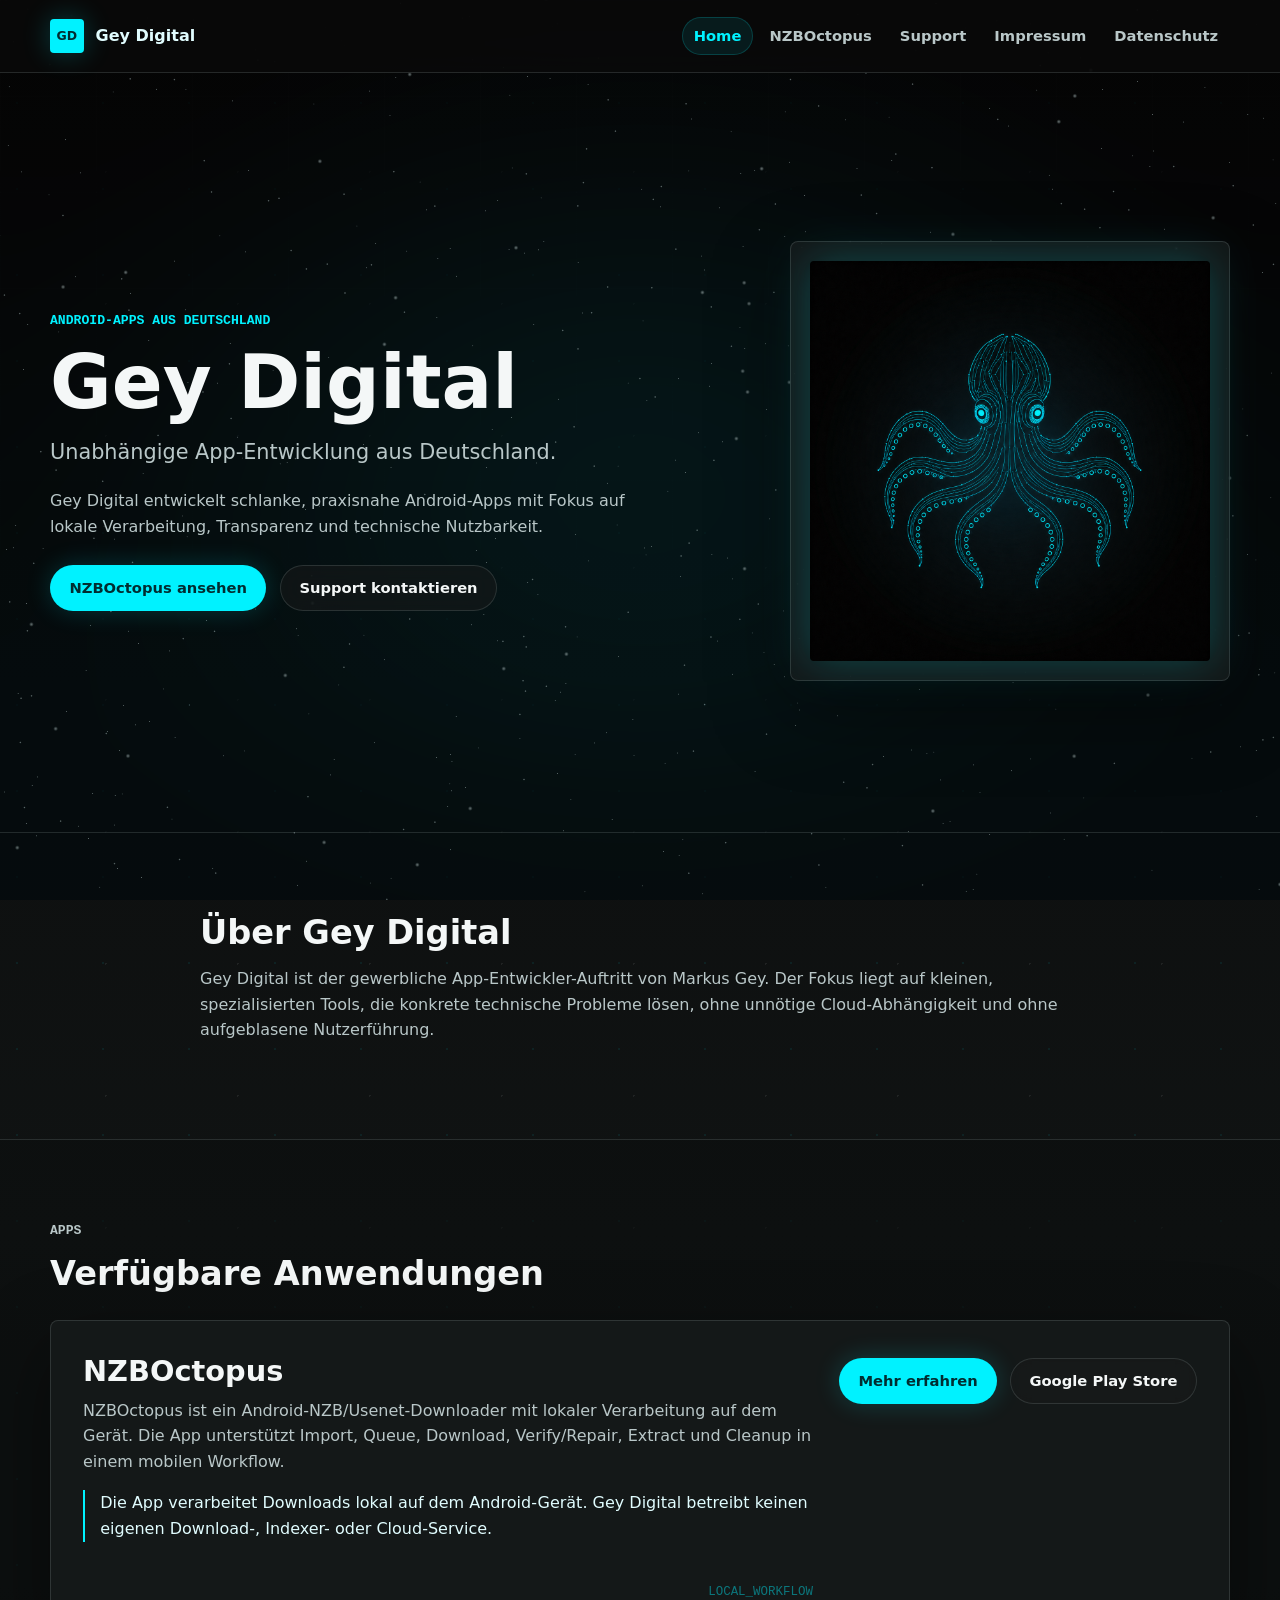
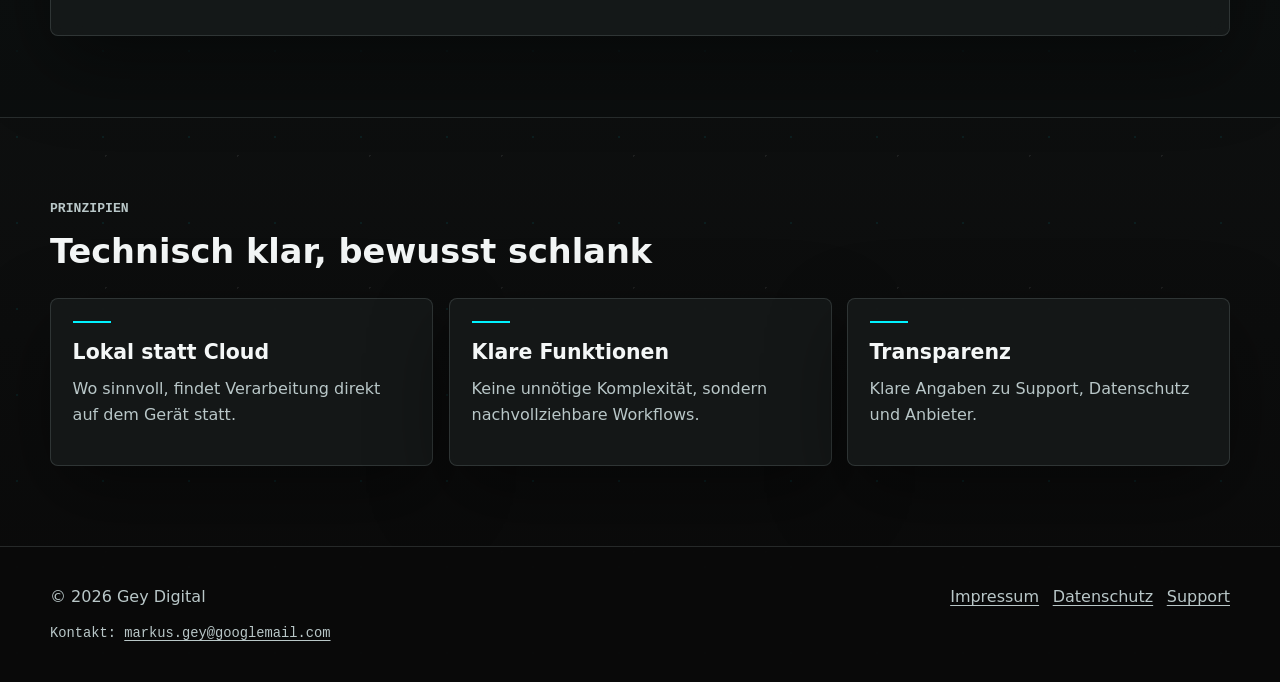
==== index.html @ a49a17a6 "Initial Gey Digital landing page" ====
<!doctype html>
<html lang="de">
  <head>
    <meta charset="utf-8">
    <meta name="viewport" content="width=device-width, initial-scale=1">
    <title>Gey Digital - App-Entwicklung aus Deutschland</title>
    <meta name="description" content="Gey Digital entwickelt schlanke Android-Apps mit Fokus auf lokale Verarbeitung, Transparenz und technische Nutzbarkeit.">
    <meta property="og:title" content="Gey Digital - App-Entwicklung aus Deutschland">
    <meta property="og:description" content="Gey Digital entwickelt schlanke Android-Apps mit Fokus auf lokale Verarbeitung, Transparenz und technische Nutzbarkeit.">
    <meta property="og:type" content="website">
    <meta property="og:url" content="https://geydigital.de/">
    <meta property="og:site_name" content="Gey Digital">
    <link rel="canonical" href="https://geydigital.de/">
    <link rel="stylesheet" href="assets/styles.css?v=octopus-8arms-1">
    <script src="assets/app.js?v=octopus-8arms-1" defer></script>
  </head>
  <body>
    <header class="site-header">
      <div class="shell header-inner">
        <a class="brand" href="./" aria-label="Gey Digital Startseite">
          <span class="brand-mark" aria-hidden="true">GD</span>
          <span>Gey Digital</span>
        </a>
        <button class="nav-toggle" type="button" aria-expanded="false" aria-controls="site-nav">
          <span class="nav-toggle-line"></span>
          <span class="sr-only">Navigation öffnen</span>
        </button>
        <nav class="site-nav" id="site-nav" aria-label="Hauptnavigation">
          <a href="./" aria-current="page">Home</a>
          <a href="nzboctopus/">NZBOctopus</a>
          <a href="support/">Support</a>
          <a href="impressum/">Impressum</a>
          <a href="datenschutz/">Datenschutz</a>
        </nav>
      </div>
    </header>

    <main>
      <section class="hero">
        <div class="shell hero-grid">
          <div class="hero-copy">
            <p class="eyebrow">Android-Apps aus Deutschland</p>
            <h1>Gey Digital</h1>
            <p class="lead">Unabhängige App-Entwicklung aus Deutschland.</p>
            <p>Gey Digital entwickelt schlanke, praxisnahe Android-Apps mit Fokus auf lokale Verarbeitung, Transparenz und technische Nutzbarkeit.</p>
            <div class="button-row">
              <a class="button primary" href="nzboctopus/">NZBOctopus ansehen</a>
              <a class="button secondary" href="support/">Support kontaktieren</a>
            </div>
          </div>
          <div class="hero-visual" aria-hidden="true">
            <img class="stitch-octopus-image" src="assets/stitch-octopus-8arms.png" alt="">
          </div>
        </div>
      </section>

      <section class="section">
        <div class="shell content-narrow">
          <h2>Über Gey Digital</h2>
          <p>Gey Digital ist der gewerbliche App-Entwickler-Auftritt von Markus Gey. Der Fokus liegt auf kleinen, spezialisierten Tools, die konkrete technische Probleme lösen, ohne unnötige Cloud-Abhängigkeit und ohne aufgeblasene Nutzerführung.</p>
        </div>
      </section>

      <section class="section section-muted">
        <div class="shell">
          <div class="section-heading">
            <p class="eyebrow">Apps</p>
            <h2>Verfügbare Anwendungen</h2>
          </div>
          <article class="app-card">
            <div>
              <h3>NZBOctopus</h3>
              <p>NZBOctopus ist ein Android-NZB/Usenet-Downloader mit lokaler Verarbeitung auf dem Gerät. Die App unterstützt Import, Queue, Download, Verify/Repair, Extract und Cleanup in einem mobilen Workflow.</p>
              <p class="note">Die App verarbeitet Downloads lokal auf dem Android-Gerät. Gey Digital betreibt keinen eigenen Download-, Indexer- oder Cloud-Service.</p>
            </div>
            <div class="button-row compact">
              <a class="button primary" href="nzboctopus/">Mehr erfahren</a>
              <a class="button secondary" href="https://play.google.com/store/apps/details?id=com.markusgey.nzboctopus&amp;utm_source=emea_Med">Google Play Store</a>
            </div>
          </article>
        </div>
      </section>

      <section class="section">
        <div class="shell">
          <div class="section-heading">
            <p class="eyebrow">Prinzipien</p>
            <h2>Technisch klar, bewusst schlank</h2>
          </div>
          <div class="principle-grid">
            <article class="principle-card">
              <h3>Lokal statt Cloud</h3>
              <p>Wo sinnvoll, findet Verarbeitung direkt auf dem Gerät statt.</p>
            </article>
            <article class="principle-card">
              <h3>Klare Funktionen</h3>
              <p>Keine unnötige Komplexität, sondern nachvollziehbare Workflows.</p>
            </article>
            <article class="principle-card">
              <h3>Transparenz</h3>
              <p>Klare Angaben zu Support, Datenschutz und Anbieter.</p>
            </article>
          </div>
        </div>
      </section>
    </main>

    <footer class="site-footer">
      <div class="shell footer-inner">
        <p>© 2026 Gey Digital</p>
        <nav aria-label="Footernavigation">
          <a href="impressum/">Impressum</a>
          <a href="datenschutz/">Datenschutz</a>
          <a href="support/">Support</a>
        </nav>
        <p class="footer-contact">Kontakt: <a href="mailto:markus.gey@googlemail.com">markus.gey@googlemail.com</a></p>
      </div>
    </footer>
  </body>
</html>
---- assets/styles.css ----
:root {
  --bg: #0a0a0a;
  --bg-2: #101313;
  --surface: rgba(24, 27, 27, 0.78);
  --surface-solid: #171a1a;
  --surface-soft: #202425;
  --surface-high: #282d2e;
  --text: #f4f7f7;
  --muted: #b9c7c8;
  --subtle: #7f9092;
  --line: rgba(185, 202, 203, 0.16);
  --line-strong: rgba(0, 242, 255, 0.34);
  --primary: #e1fdff;
  --accent: #00dbe7;
  --accent-strong: #00f2ff;
  --accent-ink: #002d31;
  --warning-bg: #fff0b8;
  --warning-text: #463600;
  --shadow: 0 28px 80px rgba(0, 0, 0, 0.42);
  --radius: 8px;
  font-family: Inter, ui-sans-serif, system-ui, -apple-system, BlinkMacSystemFont, "Segoe UI", sans-serif;
  color: var(--text);
  background: var(--bg);
}

* {
  box-sizing: border-box;
}

html {
  background: var(--bg);
  scroll-behavior: smooth;
}

body {
  min-width: 320px;
  margin: 0;
  color: var(--text);
  background:
    radial-gradient(circle at 20% 20%, rgba(0, 219, 231, 0.08) 0 1px, transparent 1px 100%),
    radial-gradient(circle at 80% 30%, rgba(255, 255, 255, 0.07) 0 1px, transparent 1px 100%),
    linear-gradient(180deg, #0a0a0a 0%, #101313 54%, #0a0a0a 100%);
  background-color: var(--bg);
  background-size: 86px 86px, 132px 132px, auto;
  font-size: 16px;
  line-height: 1.6;
}

body::before {
  content: "";
  position: fixed;
  inset: 0;
  z-index: 0;
  pointer-events: none;
  background:
    linear-gradient(rgba(255, 255, 255, 0.035) 1px, transparent 1px),
    linear-gradient(90deg, rgba(255, 255, 255, 0.035) 1px, transparent 1px);
  background-size: 96px 96px;
  mask-image: linear-gradient(180deg, rgba(0, 0, 0, 0.65), transparent 82%);
}

.shader-background {
  position: fixed;
  inset: 0;
  z-index: 0;
  pointer-events: none;
  opacity: 0.72;
}

.shader-background canvas {
  display: block;
  width: 100%;
  height: 100%;
}

main {
  position: relative;
  z-index: 1;
}

a {
  color: var(--primary);
  text-decoration-thickness: 0.08em;
  text-underline-offset: 0.2em;
}

a:hover {
  color: var(--accent-strong);
}

svg {
  max-width: 100%;
}

mark {
  display: inline;
  padding: 0.08rem 0.24rem;
  color: var(--warning-text);
  background: var(--warning-bg);
  border-radius: 4px;
}

.shell {
  width: min(100% - 2rem, 1180px);
  margin-inline: auto;
}

.content-narrow,
.legal-content {
  max-width: 880px;
}

.site-header {
  position: sticky;
  top: 0;
  z-index: 20;
  background: rgba(10, 10, 10, 0.82);
  border-bottom: 1px solid var(--line);
  backdrop-filter: blur(18px);
}

.header-inner {
  min-height: 72px;
  display: flex;
  align-items: center;
  justify-content: space-between;
  gap: 1rem;
}

.brand {
  display: inline-flex;
  align-items: center;
  gap: 0.75rem;
  color: var(--primary);
  font-weight: 760;
  text-decoration: none;
}

.brand-mark {
  display: inline-grid;
  width: 2.1rem;
  height: 2.1rem;
  place-items: center;
  color: var(--accent-ink);
  background: var(--accent-strong);
  border-radius: 4px;
  font-size: 0.78rem;
  font-weight: 850;
  box-shadow: 0 0 28px rgba(0, 242, 255, 0.24);
}

.site-nav {
  display: flex;
  align-items: center;
  gap: 0.25rem;
}

.site-nav a {
  min-height: 2.4rem;
  display: inline-flex;
  align-items: center;
  padding: 0.42rem 0.75rem;
  color: var(--muted);
  border-radius: 999px;
  font-size: 0.92rem;
  font-weight: 650;
  text-decoration: none;
}

.site-nav a:hover,
.site-nav a[aria-current="page"] {
  color: var(--accent-strong);
  background: rgba(0, 219, 231, 0.09);
}

.site-nav a[aria-current="page"] {
  box-shadow: inset 0 0 0 1px rgba(0, 242, 255, 0.18);
}

.nav-toggle {
  display: none;
  width: 2.75rem;
  height: 2.75rem;
  align-items: center;
  justify-content: center;
  padding: 0;
  color: var(--text);
  background: var(--surface-soft);
  border: 1px solid var(--line);
  border-radius: var(--radius);
}

.nav-toggle-line,
.nav-toggle-line::before,
.nav-toggle-line::after {
  display: block;
  width: 1.15rem;
  height: 2px;
  background: currentColor;
  border-radius: 999px;
}

.nav-toggle-line {
  position: relative;
}

.nav-toggle-line::before,
.nav-toggle-line::after {
  content: "";
  position: absolute;
  left: 0;
}

.nav-toggle-line::before {
  top: -0.38rem;
}

.nav-toggle-line::after {
  top: 0.38rem;
}

.sr-only {
  position: absolute;
  width: 1px;
  height: 1px;
  padding: 0;
  margin: -1px;
  overflow: hidden;
  clip: rect(0, 0, 0, 0);
  white-space: nowrap;
  border: 0;
}

.hero,
.page-hero {
  position: relative;
  overflow: hidden;
}

.hero {
  min-height: 760px;
  display: flex;
  align-items: center;
  padding: 5rem 0 4rem;
  border-bottom: 1px solid var(--line);
}

.page-hero {
  padding: 5rem 0 4rem;
  border-bottom: 1px solid var(--line);
  background: rgba(18, 20, 20, 0.58);
}

.hero-grid,
.page-hero-grid,
.two-column {
  display: grid;
  grid-template-columns: minmax(0, 1.05fr) minmax(300px, 0.95fr);
  gap: 3.5rem;
  align-items: center;
}

.hero-copy {
  max-width: 680px;
}

.eyebrow {
  margin: 0 0 0.85rem;
  color: var(--accent-strong);
  font-family: ui-monospace, SFMono-Regular, Consolas, "Liberation Mono", monospace;
  font-size: 0.82rem;
  font-weight: 650;
  letter-spacing: 0;
  text-transform: uppercase;
}

h1,
h2,
h3,
p {
  margin-top: 0;
}

h1,
h2,
h3 {
  color: var(--text);
  font-family: ui-sans-serif, system-ui, -apple-system, BlinkMacSystemFont, "Segoe UI", sans-serif;
  letter-spacing: 0;
}

h1 {
  margin-bottom: 1rem;
  font-size: 4.7rem;
  line-height: 1.02;
  font-weight: 820;
}

h2 {
  margin-bottom: 0.8rem;
  font-size: 2.1rem;
  line-height: 1.2;
  font-weight: 760;
}

h3 {
  margin-bottom: 0.45rem;
  font-size: 1.28rem;
  line-height: 1.3;
  font-weight: 730;
}

.lead {
  color: var(--primary);
  font-size: 1.3rem;
  line-height: 1.45;
}

.hero p:not(.eyebrow),
.page-hero p:not(.eyebrow),
.section p,
.section li {
  color: var(--muted);
}

.button-row {
  display: flex;
  flex-wrap: wrap;
  gap: 0.85rem;
  margin-top: 1.6rem;
}

.button-row.compact {
  align-content: start;
  margin-top: 0.3rem;
}

.button {
  min-height: 2.9rem;
  display: inline-flex;
  align-items: center;
  justify-content: center;
  padding: 0.68rem 1.15rem;
  border: 1px solid transparent;
  border-radius: 999px;
  font-size: 0.92rem;
  font-weight: 750;
  line-height: 1.2;
  text-decoration: none;
  transform: translate3d(var(--motion-x, 0), var(--motion-y, 0), 0);
  transition: border-color 160ms ease, background 160ms ease, box-shadow 160ms ease, filter 160ms ease, transform 180ms ease-out;
  will-change: transform;
}

.button:hover {
  filter: brightness(1.05);
}

.button.primary {
  color: var(--accent-ink);
  background: var(--accent-strong);
  box-shadow: 0 0 26px rgba(0, 242, 255, 0.18);
}

.button.primary:hover {
  color: var(--accent-ink);
  box-shadow: 0 0 34px rgba(0, 242, 255, 0.28);
}

.button.secondary {
  color: var(--text);
  background: rgba(24, 27, 27, 0.54);
  border-color: var(--line);
  backdrop-filter: blur(12px);
}

.button.secondary:hover {
  border-color: var(--line-strong);
  background: rgba(32, 36, 37, 0.75);
}

.hero-visual,
.app-symbol {
  justify-self: end;
  width: min(100%, 440px);
}

.hero-visual,
.app-symbol,
.app-card,
.principle-card,
.info-panel {
  background: var(--surface);
  border: 1px solid var(--line);
  border-radius: var(--radius);
  box-shadow: var(--shadow);
  backdrop-filter: blur(16px);
  transform: translate3d(var(--motion-x, 0), var(--motion-y, 0), 0);
  transition: border-color 180ms ease, box-shadow 180ms ease, transform 220ms ease-out;
  will-change: transform;
}

.hero-visual {
  padding: 1.2rem;
}

.stitch-octopus-image {
  display: block;
  width: 100%;
  aspect-ratio: 1;
  object-fit: contain;
  border-radius: 4px;
  filter: drop-shadow(0 0 22px rgba(0, 242, 255, 0.22));
}

.play-store-icon-image {
  display: block;
  width: 100%;
  aspect-ratio: 1;
  object-fit: cover;
  border-radius: 34px;
  background: #020404;
  box-shadow: 0 0 26px rgba(0, 242, 255, 0.18);
}

.signal-graphic rect,
.signal-graphic circle,
.app-symbol circle {
  fill: rgba(0, 219, 231, 0.05);
  stroke: var(--accent-strong);
  stroke-width: 9;
}

.signal-graphic path,
.app-symbol path {
  fill: none;
  stroke: var(--primary);
  stroke-linecap: round;
  stroke-linejoin: round;
  stroke-width: 9;
  opacity: 0.88;
}

.octopus-graphic {
  display: block;
}

.octopus-frame {
  fill: #020404;
  stroke: rgba(0, 242, 255, 0.18);
  stroke-width: 1;
  filter: drop-shadow(0 0 18px rgba(0, 242, 255, 0.28));
}

.octopus-aura {
  fill: url("#octopus-line");
  opacity: 0.06;
}

.octopus-shell,
.octopus-vein,
.octopus-face,
.octopus-tentacle,
.octopus-sucker-path,
.octopus-eye-ring {
  fill: none;
  stroke: url("#octopus-line");
  stroke-linecap: round;
  stroke-linejoin: round;
  filter: url("#octopus-glow");
}

.octopus-shell.outer {
  stroke-width: 2.2;
}

.octopus-shell.inner,
.octopus-vein,
.octopus-face {
  stroke-width: 1.45;
  opacity: 0.78;
}

.octopus-eye-ring {
  stroke-width: 3;
}

.octopus-tentacle.fine {
  stroke-width: 2;
  opacity: 0.88;
}

.octopus-sucker-path {
  stroke-width: 1.1;
  opacity: 0.46;
}

.octopus-eye,
.octopus-suckers circle {
  fill: var(--accent-strong);
  filter: url("#octopus-glow");
}

.octopus-suckers circle {
  opacity: 0.72;
}

.section {
  padding: 5rem 0;
}

.section-muted {
  background: rgba(12, 15, 15, 0.62);
  border-block: 1px solid var(--line);
}

.section-heading {
  max-width: 720px;
  margin-bottom: 1.6rem;
}

.app-card {
  display: grid;
  grid-template-columns: minmax(0, 1fr) auto;
  gap: 1.6rem;
  align-items: start;
  padding: 2rem;
  overflow: hidden;
}

.app-card h3 {
  font-size: 1.8rem;
}

.app-card::after {
  content: "LOCAL_WORKFLOW";
  align-self: end;
  justify-self: end;
  color: rgba(0, 242, 255, 0.44);
  font-family: ui-monospace, SFMono-Regular, Consolas, "Liberation Mono", monospace;
  font-size: 0.78rem;
}

.note {
  padding-left: 0.95rem;
  color: var(--primary) !important;
  border-left: 2px solid var(--accent-strong);
}

.principle-grid {
  display: grid;
  grid-template-columns: repeat(3, minmax(0, 1fr));
  gap: 1rem;
}

.principle-card,
.info-panel {
  padding: 1.35rem;
}

.principle-card {
  min-height: 168px;
  display: flex;
  flex-direction: column;
  justify-content: space-between;
}

.principle-card h3::before {
  content: "";
  display: block;
  width: 2.4rem;
  height: 2px;
  margin-bottom: 1rem;
  background: var(--accent-strong);
}

.app-symbol {
  padding: 1.5rem;
}

.two-column {
  align-items: start;
}

.check-list {
  display: grid;
  gap: 0.72rem;
  padding-left: 1.2rem;
}

.check-list li::marker {
  color: var(--accent-strong);
}

.data-list {
  display: grid;
  gap: 1rem;
  margin: 0;
}

.data-list div {
  display: grid;
  gap: 0.15rem;
}

.data-list dt {
  color: var(--text);
  font-weight: 730;
}

.data-list dd {
  margin: 0;
  color: var(--muted);
}

.legal-section {
  padding-top: 3.2rem;
}

.legal-content {
  padding: 2rem;
  background: rgba(18, 20, 20, 0.68);
  border: 1px solid var(--line);
  border-radius: var(--radius);
  box-shadow: var(--shadow);
}

.legal-content h2 {
  margin-top: 2rem;
  padding-top: 1.2rem;
  border-top: 1px solid var(--line);
  font-size: 1.28rem;
}

.legal-content h2:first-child {
  margin-top: 0;
  padding-top: 0;
  border-top: 0;
}

.legal-content ul {
  padding-left: 1.3rem;
}

.site-footer {
  position: relative;
  z-index: 1;
  padding: 2.3rem 0;
  color: var(--muted);
  background: rgba(10, 10, 10, 0.95);
  border-top: 1px solid var(--line);
}

.footer-inner {
  display: grid;
  grid-template-columns: 1fr auto;
  gap: 0.85rem 1.5rem;
  align-items: center;
}

.site-footer p {
  margin: 0;
}

.site-footer a {
  color: var(--muted);
}

.site-footer a:hover {
  color: var(--accent-strong);
}

.site-footer nav {
  display: flex;
  flex-wrap: wrap;
  gap: 0.85rem;
}

.footer-contact {
  grid-column: 1 / -1;
  font-family: ui-monospace, SFMono-Regular, Consolas, "Liberation Mono", monospace;
  font-size: 0.86rem;
}

@media (max-width: 900px) {
  h1 {
    font-size: 3.15rem;
  }

  h2 {
    font-size: 1.8rem;
  }

  .lead {
    font-size: 1.15rem;
  }

  .header-inner {
    min-height: 64px;
    flex-wrap: wrap;
  }

  .nav-toggle {
    display: inline-flex;
  }

  .site-nav {
    display: none;
    width: 100%;
    flex-direction: column;
    align-items: stretch;
    padding: 0 0 0.85rem;
  }

  .site-nav.is-open {
    display: flex;
  }

  .site-nav a {
    width: 100%;
    border-radius: var(--radius);
  }

  .hero {
    min-height: auto;
    padding: 4rem 0;
  }

  .hero-grid,
  .page-hero-grid,
  .two-column,
  .app-card,
  .principle-grid {
    grid-template-columns: 1fr;
  }

  .hero-visual,
  .app-symbol {
    justify-self: start;
    width: min(100%, 360px);
  }

  .app-card::after {
    justify-self: start;
  }

  .app-card .button-row {
    margin-top: 0;
  }

  .footer-inner {
    grid-template-columns: 1fr;
  }
}

@media (max-width: 540px) {
  .shell {
    width: min(100% - 1.2rem, 1180px);
  }

  h1 {
    font-size: 2.55rem;
  }

  .section,
  .page-hero {
    padding: 3.2rem 0;
  }

  .button {
    width: 100%;
  }

  .app-card,
  .legal-content {
    padding: 1.2rem;
  }
}
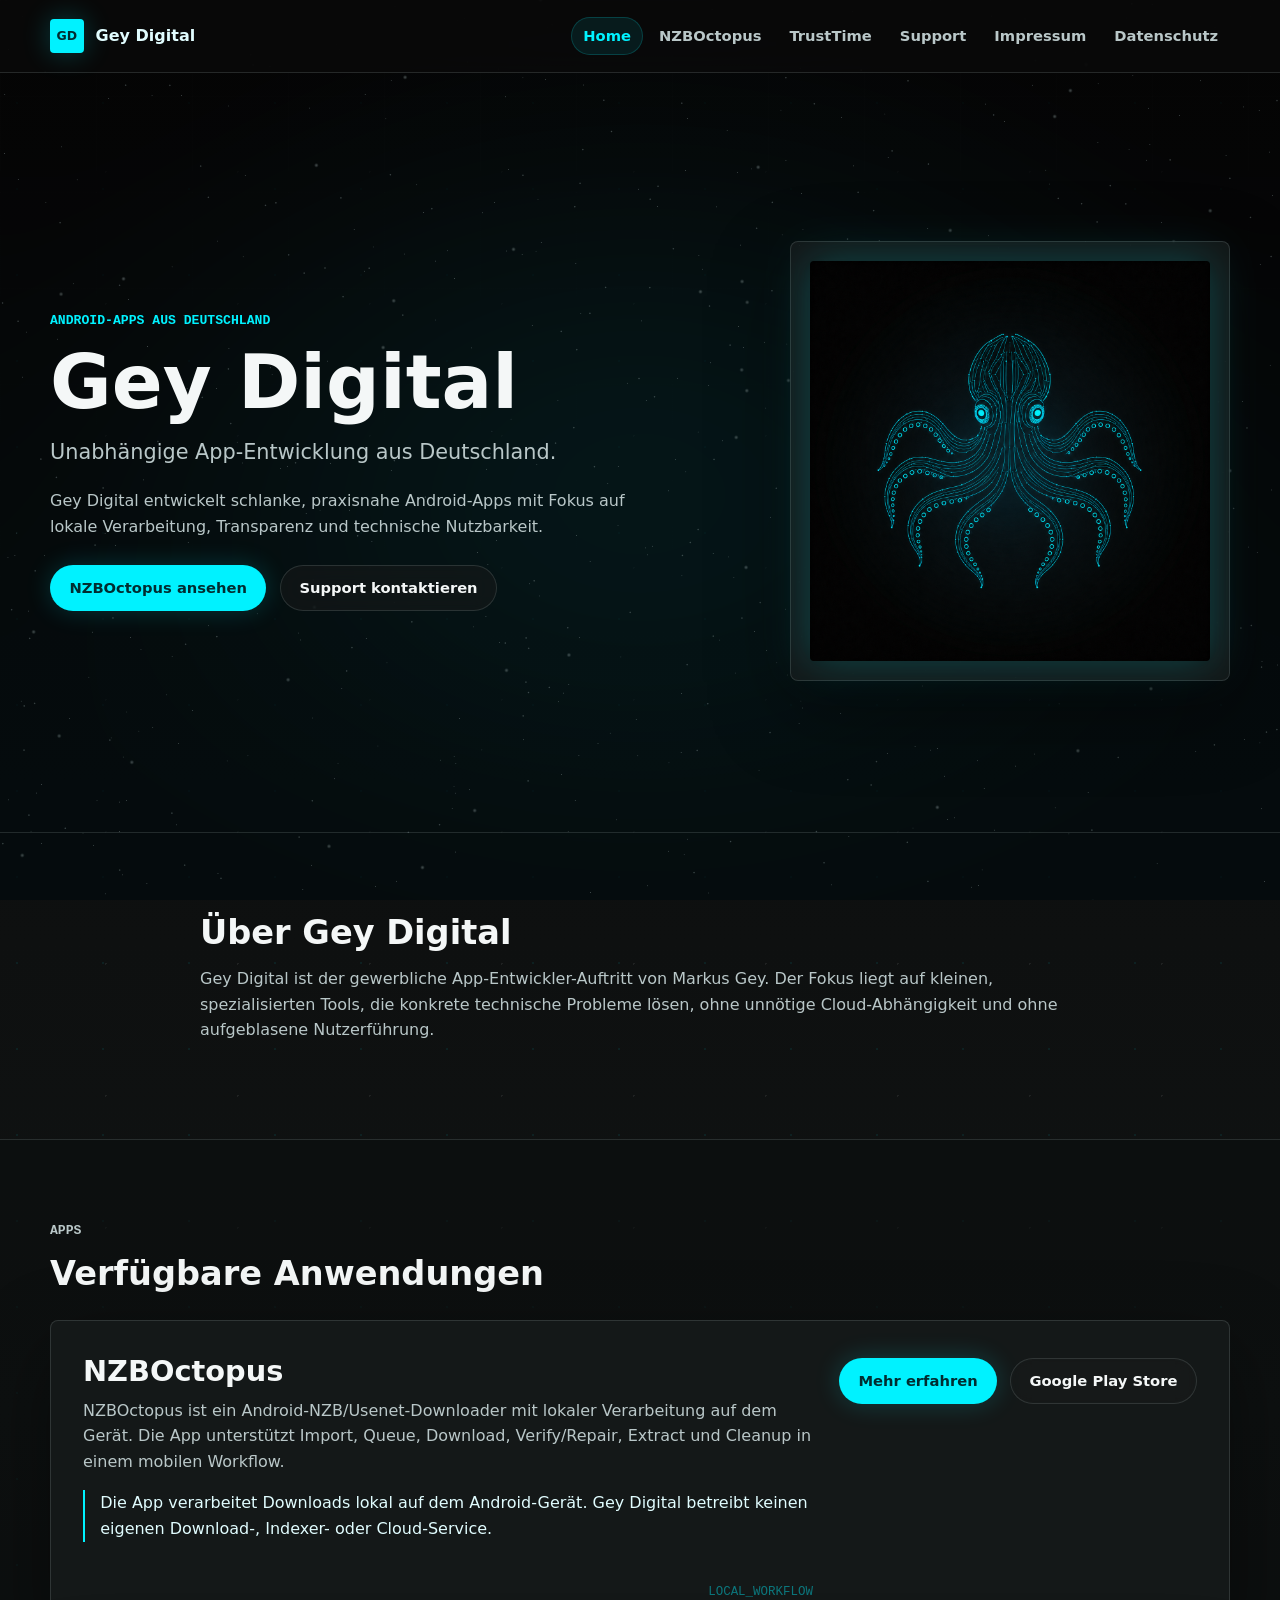
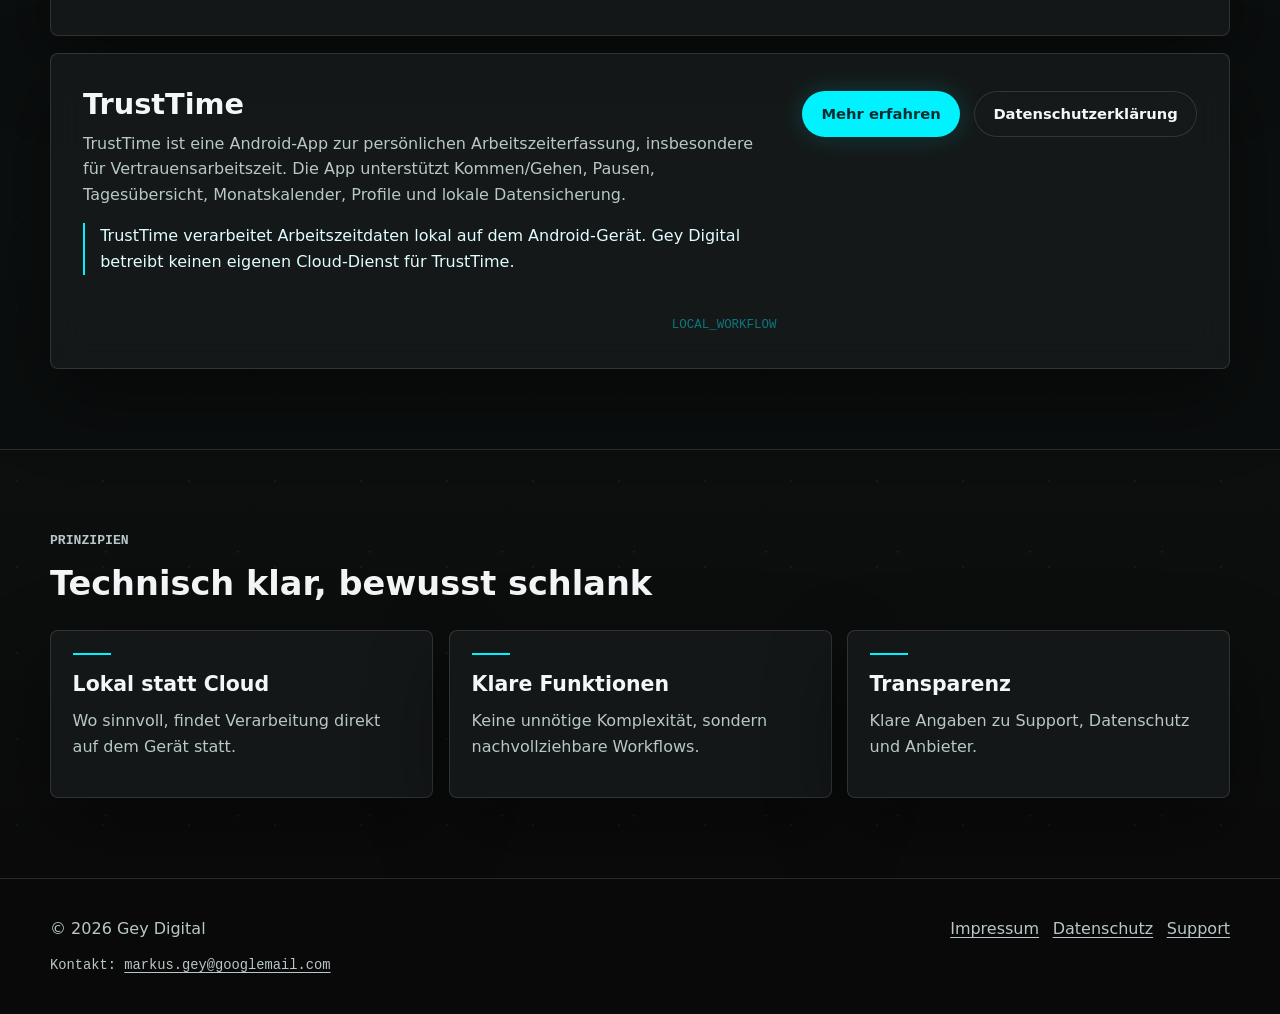
==== commit e0b06a15: "Datenschutzerklärung update" ====
--- a/index.html
+++ b/index.html
@@ -11,8 +11,8 @@
     <meta property="og:url" content="https://geydigital.de/">
     <meta property="og:site_name" content="Gey Digital">
     <link rel="canonical" href="https://geydigital.de/">
-    <link rel="stylesheet" href="assets/styles.css?v=octopus-8arms-1">
-    <script src="assets/app.js?v=octopus-8arms-1" defer></script>
+    <link rel="stylesheet" href="assets/styles.css?v=multi-app-1">
+    <script src="assets/app.js?v=multi-app-1" defer></script>
   </head>
   <body>
     <header class="site-header">
@@ -28,6 +28,7 @@
         <nav class="site-nav" id="site-nav" aria-label="Hauptnavigation">
           <a href="./" aria-current="page">Home</a>
           <a href="nzboctopus/">NZBOctopus</a>
+          <a href="trusttime/">TrustTime</a>
           <a href="support/">Support</a>
           <a href="impressum/">Impressum</a>
           <a href="datenschutz/">Datenschutz</a>
@@ -78,6 +79,17 @@
               <a class="button secondary" href="https://play.google.com/store/apps/details?id=com.markusgey.nzboctopus&amp;utm_source=emea_Med">Google Play Store</a>
             </div>
           </article>
+          <article class="app-card">
+            <div>
+              <h3>TrustTime</h3>
+              <p>TrustTime ist eine Android-App zur persönlichen Arbeitszeiterfassung, insbesondere für Vertrauensarbeitszeit. Die App unterstützt Kommen/Gehen, Pausen, Tagesübersicht, Monatskalender, Profile und lokale Datensicherung.</p>
+              <p class="note">TrustTime verarbeitet Arbeitszeitdaten lokal auf dem Android-Gerät. Gey Digital betreibt keinen eigenen Cloud-Dienst für TrustTime.</p>
+            </div>
+            <div class="button-row compact">
+              <a class="button primary" href="trusttime/">Mehr erfahren</a>
+              <a class="button secondary" href="datenschutz/trusttime/">Datenschutzerklärung</a>
+            </div>
+          </article>
         </div>
       </section>
 
--- a/assets/styles.css
+++ b/assets/styles.css
@@ -528,6 +528,10 @@
   overflow: hidden;
 }
 
+.app-card + .app-card {
+  margin-top: 1rem;
+}
+
 .app-card h3 {
   font-size: 1.8rem;
 }
@@ -578,6 +582,15 @@
   padding: 1.5rem;
 }
 
+.trusttime-symbol {
+  display: block;
+  width: 100%;
+  aspect-ratio: 1;
+  border-radius: 4px;
+  background: #020404;
+  filter: drop-shadow(0 0 22px rgba(0, 242, 255, 0.18));
+}
+
 .two-column {
   align-items: start;
 }
